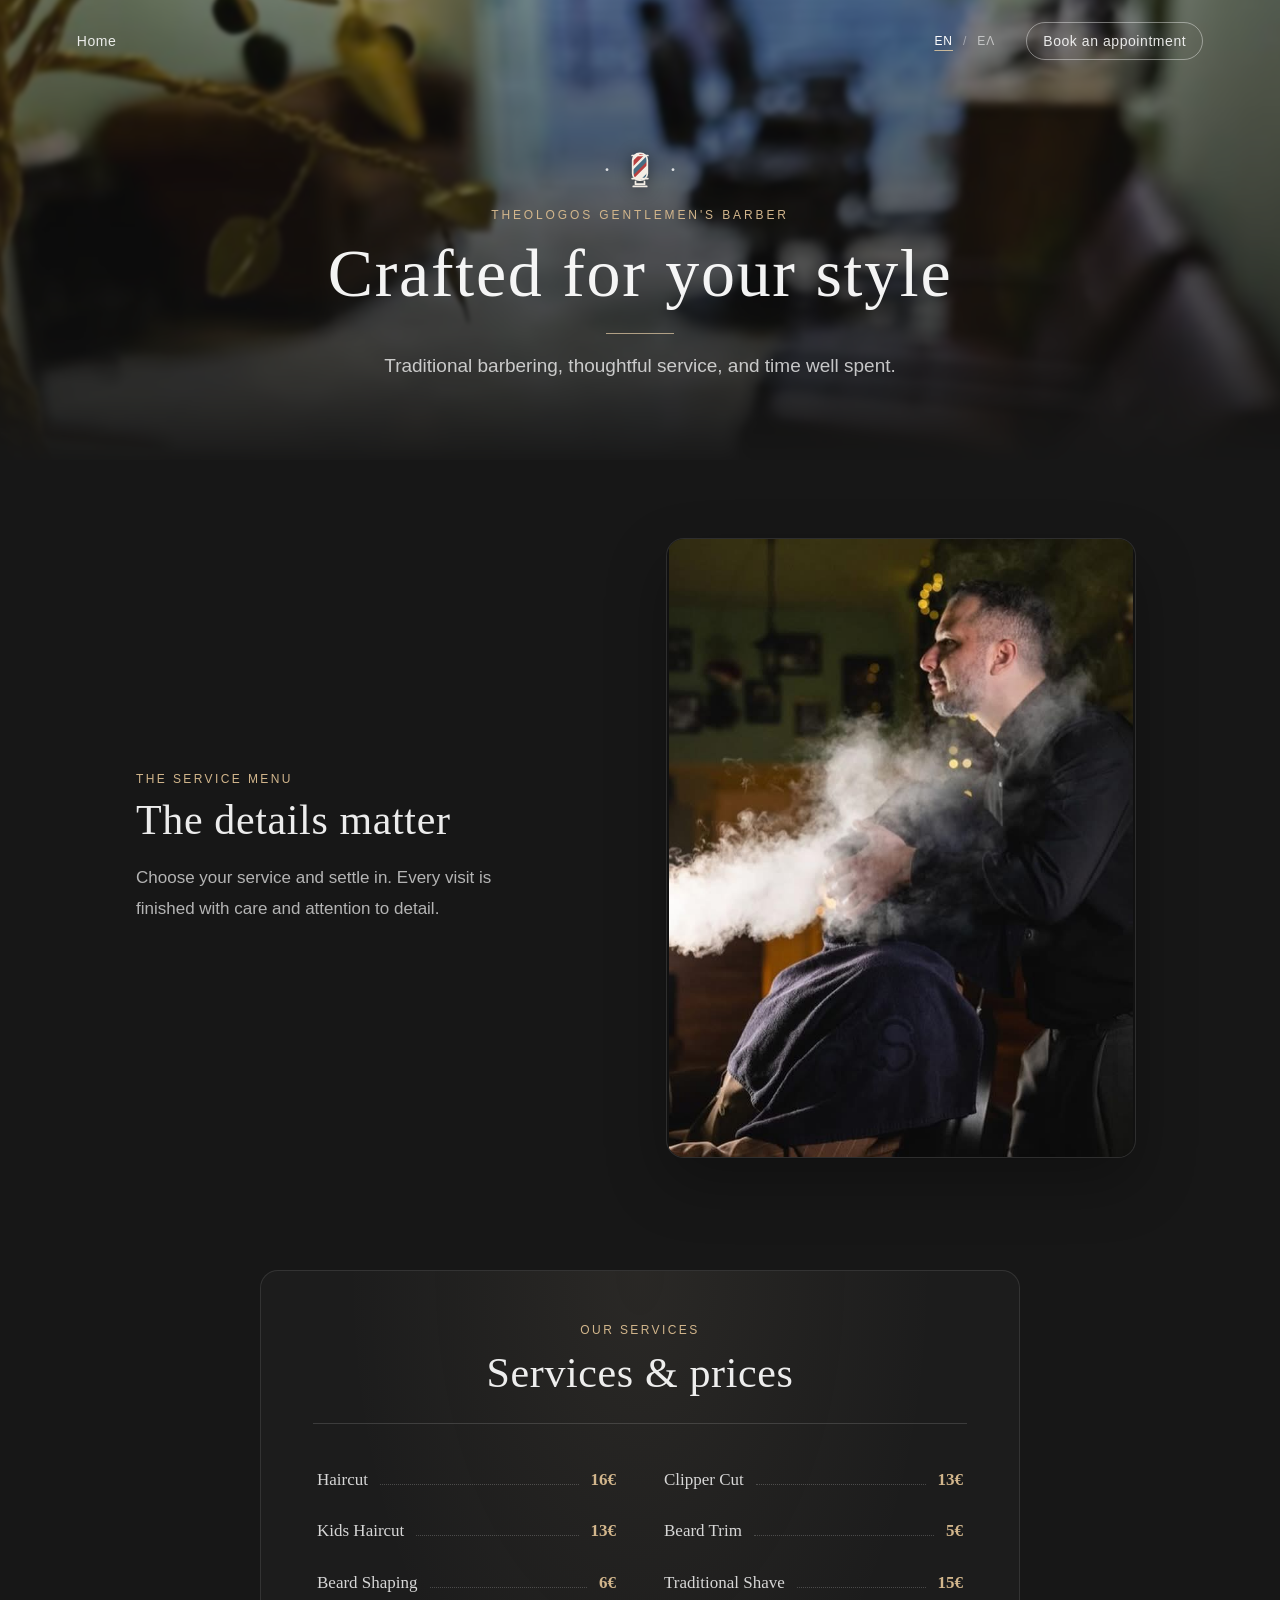
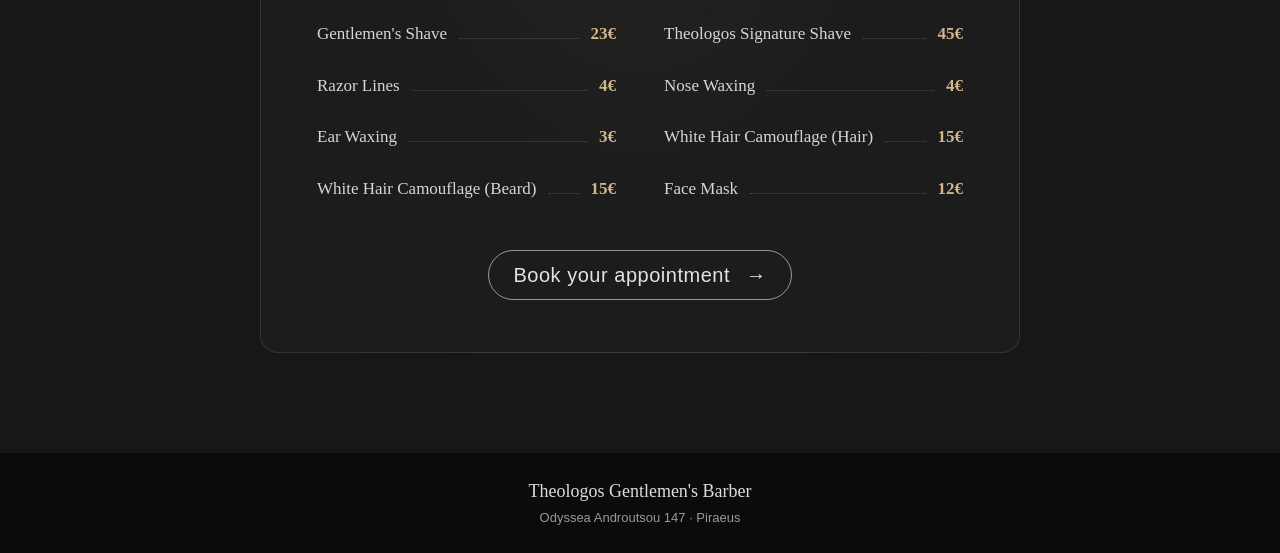
==== templates/services.html @ 795bf8a8 "Update code from local folder" ====
<!DOCTYPE html>
<html lang="en">
<head>
  <meta charset="UTF-8" />
  <meta name="viewport" content="width=device-width, initial-scale=1.0" />
  <meta name="description" content="Explore the haircut, beard, and shaving services at Theologos Gentlemen's Barber in Piraeus." data-i18n-content="page_description" />
  <meta name="theme-color" content="#171717" />
  <link rel="preload" as="image" href="../offer.jpeg" type="image/jpeg" />
  <link rel="stylesheet" href="../style.css" />
  <link rel="stylesheet" href="../static/services.css" />
  <title data-i18n-title="menu_title">Services &amp; Prices | Theologos Barber</title>
</head>
<body class="service-menu-page">
  <header class="service-menu-header">
    <nav class="service-menu-nav" aria-label="Main navigation" data-i18n-aria="main_navigation">
      <a class="service-back-link" href="../barber.html" data-i18n="nav_home">← Home</a>
      <div class="service-nav-actions">
        <div class="language-switch" role="group" aria-label="Language" data-i18n-aria="language">
          <button type="button" data-language="en" aria-pressed="true" aria-label="English" data-i18n-language="english">EN</button>
          <span aria-hidden="true">/</span>
          <button type="button" data-language="el" aria-pressed="false" aria-label="Greek" data-i18n-language="greek">ΕΛ</button>
        </div>
        <a class="service-nav-book" target="_blank" rel="noopener noreferrer" href="https://theologos.orion-barber.gr/" data-i18n="book_short">Book an appointment</a>
      </div>
    </nav>
    <div class="service-menu-hero">
      <div class="service-menu-brand">
        <span aria-hidden="true">∙</span>
        <svg viewBox="0 0 64 72" aria-hidden="true">
          <defs>
            <clipPath id="service-pole-shape">
              <rect x="19" y="8" width="26" height="48" rx="12" />
            </clipPath>
          </defs>
          <rect x="19" y="8" width="26" height="48" rx="12" fill="#f4eee5" />
          <g clip-path="url(#service-pole-shape)" fill="none" stroke-width="7">
            <path d="M7 18 31-6M12 34 51-5M18 51 53 16M34 66 54 46" stroke="#b84040" />
            <path d="M12 50 53 9M27 66 54 39" stroke="#466d83" />
          </g>
          <rect x="19" y="8" width="26" height="48" rx="12" fill="none" stroke="#f4eee5" stroke-width="3" />
          <path d="M18 12h28M18 53h28M24 58v5h16v-5M20 67h24" fill="none" stroke="#f4eee5" stroke-linecap="round" stroke-width="3" />
        </svg>
        <span aria-hidden="true">∙</span>
      </div>
      <p class="service-eyebrow" data-i18n="brand_name">Theologos Gentlemen's Barber</p>
      <h1 data-i18n="menu_hero_title">Crafted for your style</h1>
      <p data-i18n="menu_hero_copy">Traditional barbering, thoughtful service, and time well spent.</p>
    </div>
  </header>

  <main class="service-menu-main">
    <section class="service-menu-intro" aria-labelledby="menu-title">
      <div>
        <p class="service-eyebrow" data-i18n="menu_eyebrow">The service menu</p>
        <h2 id="menu-title" data-i18n="menu_intro_title">The details matter</h2>
        <p data-i18n="menu_intro_copy">Choose your service and settle in. Every visit is finished with care and attention to detail.</p>
      </div>
      <img src="../offer.jpeg" alt="The barber giving a client a traditional hot-towel shave" data-i18n-alt="shave_image_alt" fetchpriority="high" />
    </section>

    <section class="service-price-section" aria-labelledby="prices-title">
      <div class="service-price-heading">
        <p class="service-eyebrow" data-i18n="services_title">Our services</p>
        <h2 id="prices-title" data-i18n="prices_title">Services &amp; prices</h2>
      </div>
      <ul class="service-price-list">
        <li><span data-i18n="service_haircut">Haircut</span><span>16€</span></li>
        <li><span data-i18n="service_clipper">Clipper Cut</span><span>13€</span></li>
        <li><span data-i18n="service_kids">Kids Haircut</span><span>13€</span></li>
        <li><span data-i18n="service_beard_trim">Beard Trim</span><span>5€</span></li>
        <li><span data-i18n="service_beard_shape">Beard Shaping</span><span>6€</span></li>
        <li><span data-i18n="service_traditional_shave">Traditional Shave</span><span>15€</span></li>
        <li><span data-i18n="service_gentlemen_shave">Gentlemen's Shave</span><span>23€</span></li>
        <li><span data-i18n="service_signature_shave">Theologos Gentlemen's Barber Shave</span><span>45€</span></li>
        <li><span data-i18n="service_razor_lines">Razor Lines</span><span>4€</span></li>
        <li><span data-i18n="service_nose_waxing">Nose Waxing</span><span>4€</span></li>
        <li><span data-i18n="service_ear_waxing">Ear Waxing</span><span>3€</span></li>
        <li><span data-i18n="service_camouflage_hair">White Hair Camouflage (Hair)</span><span>15€</span></li>
        <li><span data-i18n="service_camouflage_beard">White Hair Camouflage (Beard)</span><span>15€</span></li>
        <li><span data-i18n="service_face_mask">Face Mask</span><span>12€</span></li>
      </ul>
      <a class="service-menu-button" target="_blank" rel="noopener noreferrer" href="https://theologos.orion-barber.gr/"><span data-i18n="book_appointment">Book your appointment</span><span aria-hidden="true">→</span></a>
    </section>
  </main>

  <footer class="service-menu-footer">
    <a href="../barber.html" data-i18n="brand_name">Theologos Gentlemen's Barber</a>
    <p data-i18n="address_footer">Odyssea Androutsou 147 · Piraeus</p>
  </footer>

  <script src="../script.js"></script>
</body>
</html>
---- style.css ----
:root {
  --font-body: "Segoe UI", Tahoma, Geneva, Verdana, sans-serif;
  --font-display: "Baskerville Old Face", "Palatino Linotype", "Book Antiqua", Georgia, serif;
  color-scheme: dark;
  font-family: var(--font-body);
  background: #171717;
  color: rgba(255, 255, 255, 0.82);
  font-synthesis: none;
  text-rendering: optimizeLegibility;
  scroll-behavior: smooth;
  scroll-padding-top: 76px;
}

h1,
h2,
h3 {
  font-family: var(--font-display);
}

* {
  box-sizing: border-box;
}

body {
  min-height: 100vh;
  margin: 0;
  background: #171717;
}

a {
  color: inherit;
}

a:focus-visible {
  outline: 2px solid #c5d7d6;
  outline-offset: 4px;
}

#header {
  position: relative;
  isolation: isolate;
  display: flex;
  flex-direction: column;
  min-height: 70vh;
  overflow: hidden;
}

#header::before {
  position: absolute;
  z-index: -1;
  inset: 0;
  content: "";
  background:
    linear-gradient(rgba(17, 17, 17, 0.65), rgba(17, 17, 17, 0.65)),
    url("barber.jpg") center / cover no-repeat;
  filter: blur(8px);
  transform: scale(1.05);
}

#menu {
  position: fixed;
  z-index: 10;
  inset: 0 0 auto;
  padding: 10px 20px;
  transition: background-color 0.3s ease, box-shadow 0.3s ease;
}

#menu ul {
  display: flex;
  justify-content: flex-end;
  gap: clamp(12px, 3vw, 40px);
  width: 100%;
  max-width: 1100px;
  margin: 0 auto;
  padding: 0;
  list-style: none;
}

#menu ul li a {
  display: block;
  padding: 10px 8px;
  background: linear-gradient(to right, transparent, #a1d1d2, transparent) center bottom / 0% 1px no-repeat;
  color: rgba(255, 255, 255, 0.75);
  font-size: clamp(14px, 1.8vw, 18px);
  font-weight: 400;
  letter-spacing: 0.035em;
  text-decoration: none;
  transition: background-size 0.3s ease, color 0.3s ease;
}

#menu ul li a:hover {
  background-size: 100% 1px;
  color: #fff;
}

#menu.scrolled {
  background: rgba(17, 17, 17, 0.95);
  box-shadow: 0 2px 20px rgba(0, 0, 0, 0.4);
  backdrop-filter: blur(5px);
}

#menu.scrolled ul {
  justify-content: center;
}

#head {
  display: flex;
  flex: 1;
  flex-direction: column;
  align-items: center;
  justify-content: center;
  padding: 90px 20px 48px;
  text-align: center;
}

.brand-mark {
  display: flex;
  align-items: center;
  justify-content: center;
  gap: 14px;
  margin-bottom: 12px;
  color: rgba(255, 255, 255, 0.82);
  font-size: 30px;
  font-weight: 200;
  line-height: 1;
}

.barber-icon {
  width: 48px;
  height: 54px;
  filter: drop-shadow(0 2px 8px rgba(0, 0, 0, 0.45));
}

#title {
  margin: 0;
  border-top: 1px solid;
  border-bottom: 1px solid;
  color: rgba(255, 255, 255, 0.92);
  font-size: clamp(38px, 8vw, 58px);
  font-weight: 400;
  letter-spacing: 0.035em;
  text-transform: uppercase;
}

#sub {
  margin: 12px 0 0;
  color: rgba(255, 255, 255, 0.72);
  font-size: clamp(20px, 4vw, 27px);
  font-weight: 300;
  letter-spacing: 0.06em;
}

#est {
  margin: 4px 0 0;
  color: rgba(255, 255, 255, 0.65);
  font-size: 15px;
}

.book {
  width: min(100%, 420px);
}

#book {
  display: flex;
  min-height: 54px;
  align-items: center;
  justify-content: center;
  margin-top: 24px;
  padding: 12px 20px;
  border: 1px solid rgba(255, 255, 255, 0.55);
  border-radius: 12px;
  color: rgba(255, 255, 255, 0.82);
  font-size: clamp(16px, 3vw, 21px);
  font-weight: 300;
  letter-spacing: 0.04em;
  text-align: center;
  text-decoration: none;
  text-transform: uppercase;
  transition: background-color 0.3s ease, color 0.3s ease;
}

#book:hover {
  background: rgba(255, 255, 255, 0.12);
  color: #fff;
}

main > section {
  scroll-margin-top: 76px;
}

#about,
.serve {
  display: flex;
  justify-content: center;
  padding: 80px 24px;
}

.experience {
  padding: 20px 24px 72px;
}

.experience-inner {
  width: 100%;
  max-width: 1100px;
  margin: 0 auto;
}

.experience-eyebrow {
  margin: 0 0 10px;
  color: #d2b68c;
  font-size: 12px;
  font-weight: 500;
  letter-spacing: 0.2em;
  text-align: center;
  text-transform: uppercase;
}

#experience-title {
  margin: 0 0 32px;
  color: rgba(255, 255, 255, 0.9);
  font-size: clamp(28px, 4vw, 38px);
  font-weight: 400;
  text-align: center;
}

.experience-grid {
  display: grid;
  grid-template-columns: repeat(4, minmax(0, 1fr));
  gap: 18px;
}

.experience-card {
  min-width: 0;
  padding: 26px 20px 24px;
  border: 1px solid rgba(216, 194, 158, 0.2);
  border-radius: 12px;
  background: linear-gradient(145deg, rgba(255, 255, 255, 0.045), rgba(255, 255, 255, 0.012));
  text-align: center;
}

.experience-icon {
  width: 42px;
  height: 42px;
  margin-bottom: 14px;
  fill: none;
  stroke: #d2b68c;
  stroke-linecap: round;
  stroke-linejoin: round;
  stroke-width: 1.6;
}

.experience-card h3 {
  margin: 0 0 10px;
  color: rgba(255, 255, 255, 0.9);
  font-size: 19px;
  font-weight: 400;
}

.experience-card p {
  margin: 0;
  color: rgba(255, 255, 255, 0.64);
  font-size: 14px;
  line-height: 1.7;
}

#info,
.serve-content {
  display: flex;
  align-items: center;
  justify-content: space-between;
  gap: 60px;
  width: 100%;
  max-width: 1100px;
}

.about-text,
.serve-text {
  flex: 1;
}

#title2,
#title3 {
  display: inline-block;
  margin: 0;
  padding: 10px 0;
  background: linear-gradient(to right, transparent, rgba(255, 255, 255, 0.9), transparent) center bottom / 100% 1px no-repeat;
  color: rgba(255, 255, 255, 0.88);
  font-size: clamp(30px, 5vw, 40px);
  font-weight: 400;
  letter-spacing: 0.01em;
}

.about-paragraph,
.serve-paragraph {
  margin: 20px 0 0;
  color: rgba(255, 255, 255, 0.68);
  font-size: 18px;
  font-weight: 300;
  line-height: 1.7;
}

#about-photo,
#serve-photo {
  display: block;
  flex: 0 1 calc(50% - 30px);
  width: calc(50% - 30px);
  height: auto;
  aspect-ratio: 3 / 4;
  border-radius: 14px;
  object-fit: contain;
}

.services {
  display: flex;
  align-items: center;
  width: 100%;
  padding: 48px 0;
  overflow: hidden;
  text-align: center;
}

#services {
  display: flex;
  align-items: center;
  justify-content: center;
  width: 100%;
  color: #d8c29e;
  font-family: var(--font-display);
  font-size: clamp(16px, 3vw, 23px);
  font-style: italic;
  font-weight: 400;
  letter-spacing: 0.08em;
  text-transform: uppercase;
  white-space: nowrap;
}

#services::before,
#services::after {
  flex-grow: 1;
  height: 12px;
  border-top: 1px solid rgba(216, 194, 158, 0.68);
  border-radius: 50% 50% 0 0;
  content: "";
}

#services::before {
  margin: 4px clamp(12px, 4vw, 30px) 0 0;
  background: radial-gradient(circle, #d8c29e 0 1.5px, transparent 2px) right top / 5px 5px no-repeat;
}

#services::after {
  margin: 4px 0 0 clamp(12px, 4vw, 30px);
  background: radial-gradient(circle, #d8c29e 0 1.5px, transparent 2px) left top / 5px 5px no-repeat;
}

#serve-photo {
  order: 0;
}

#title3 {
  margin-bottom: 4px;
}

.serve-paragraph {
  margin-top: 12px;
}

.price-list {
  margin: 22px 0 0;
  padding: 0;
  list-style: none;
}

.price-list li {
  display: flex;
  justify-content: space-between;
  gap: 16px;
  padding: 8px 2px;
  border-bottom: 1px solid rgba(255, 255, 255, 0.12);
  color: rgba(255, 255, 255, 0.78);
  font-size: 16px;
  line-height: 1.45;
}

.price-list li span:last-child {
  flex: 0 0 auto;
  color: #d2b68c;
  font-weight: 600;
}

#contact {
  padding: 56px 24px 24px;
}

.contact {
  width: 100%;
  max-width: 1100px;
  margin: 0 auto;
}

#title4 {
  display: flex;
  align-items: center;
  gap: 20px;
  margin: 0;
  color: rgba(255, 255, 255, 0.68);
  font-size: 24px;
  font-weight: 400;
  letter-spacing: 0.08em;
  text-transform: uppercase;
}

#title4::before {
  width: min(15vw, 150px);
  height: 1px;
  background: rgba(255, 255, 255, 0.2);
  content: "";
}

#info2 {
  display: flex;
  flex-direction: column;
  align-items: center;
  gap: 20px;
  width: min(100%, 500px);
  margin: 36px auto 0;
  padding: 30px 24px;
  border: 1px solid rgba(255, 255, 255, 0.2);
  border-radius: 14px;
  background: rgba(255, 255, 255, 0.06);
  text-align: center;
}

#clock {
  width: min(100%, 360px);
  margin-top: 8px;
  text-align: left;
}

#time {
  margin: 0 0 12px;
  color: rgba(255, 255, 255, 0.86);
  font-size: 19px;
  font-weight: 400;
  letter-spacing: 0.025em;
  text-align: center;
}

#clock ul {
  margin: 0;
  padding: 0;
  list-style: none;
}

#clock li {
  display: flex;
  justify-content: space-between;
  gap: 16px;
  padding: 7px 2px;
  border-bottom: 1px solid rgba(255, 255, 255, 0.12);
  color: rgba(255, 255, 255, 0.72);
  font-size: 15px;
}

#clock li span:last-child {
  color: rgba(255, 255, 255, 0.9);
  text-align: right;
}

#find {
  margin: 0;
  color: rgba(255, 255, 255, 0.68);
  font-size: 15px;
  text-transform: lowercase;
}

#social {
  display: flex;
  justify-content: center;
  gap: 14px;
}

.social-link {
  display: grid;
  width: 44px;
  height: 44px;
  place-items: center;
  border: 1px solid rgba(255, 255, 255, 0.4);
  border-radius: 50%;
  color: rgba(255, 255, 255, 0.78);
  transition: background-color 0.3s ease, color 0.3s ease;
}

.social-link:hover {
  background: rgba(255, 255, 255, 0.12);
  color: #fff;
}

.social-link svg {
  width: 21px;
  height: 21px;
  fill: none;
  stroke: currentColor;
  stroke-width: 1.8;
}

.social-link svg path {
  fill: currentColor;
  stroke: none;
}

.social-link svg .icon-dot {
  fill: currentColor;
  stroke: none;
}

#odo,
#til {
  color: rgba(255, 255, 255, 0.78);
  font-size: 18px;
  letter-spacing: 0.03em;
  text-decoration: none;
}

#odo:hover,
#til:hover {
  color: #fff;
}

#insta {
  display: flex;
  min-height: 44px;
  align-items: center;
  justify-content: center;
  width: min(100%, 320px);
  padding: 8px 14px;
  border: 1px solid rgba(255, 255, 255, 0.45);
  border-radius: 12px;
  color: rgba(255, 255, 255, 0.75);
  font-size: 17px;
  text-decoration: none;
  transition: background-color 0.3s ease, color 0.3s ease;
}

#insta:hover {
  background: rgba(255, 255, 255, 0.12);
  color: #fff;
}

.rights {
  margin-top: 40px;
  padding: 12px 20px;
  background: #0b0b0b;
  text-align: center;
}

#name {
  margin: 0;
  color: rgba(255, 255, 255, 0.65);
  font-size: 12px;
  letter-spacing: 0.08em;
}

body.page-loaded {
  animation: page-fade-in 900ms ease-out both;
}

@keyframes page-fade-in {
  from {
    opacity: 0;
  }

  to {
    opacity: 1;
  }
}

@media (max-width: 650px) {
  #header {
    min-height: 72vh;
  }

  #menu {
    padding: 8px 10px;
  }

  #menu ul {
    justify-content: center;
    gap: clamp(4px, 2vw, 12px);
  }

  #menu ul li a {
    padding: 10px 5px;
    font-size: clamp(13px, 3.6vw, 16px);
  }

  #about,
  .serve {
    padding: 56px 20px;
  }

  .experience {
    padding: 4px 20px 52px;
  }

  .experience-grid {
    grid-template-columns: repeat(2, minmax(0, 1fr));
    gap: 12px;
  }

  .experience-card {
    padding: 22px 14px;
  }

  .experience-card h3 {
    font-size: 17px;
  }

  #info,
  .serve-content {
    flex-direction: column;
    align-items: stretch;
    gap: 28px;
  }

  #about-photo,
  #serve-photo {
    width: 100%;
    height: auto;
    aspect-ratio: 3 / 4;
    flex-basis: auto;
  }

  #serve-photo {
    order: 1;
  }

  .services {
    padding: 28px 0;
  }

  #contact {
    padding: 40px 20px 16px;
  }

  #info2 {
    margin-top: 28px;
    padding: 24px 16px;
  }

  #odo,
  #til {
    font-size: 16px;
  }
}

@media (prefers-reduced-motion: reduce) {
  :root {
    scroll-behavior: auto;
  }

  body.page-loaded {
    animation: none;
  }

  *,
  *::before,
  *::after {
    scroll-behavior: auto !important;
    transition-duration: 0.01ms !important;
  }
}
---- static/services.css ----
@view-transition {
  navigation: auto;
}

::view-transition-old(root) {
  animation: services-page-out 240ms ease-in both;
}

::view-transition-new(root) {
  animation: services-page-in 380ms ease-out both;
}

.service-preview {
  padding: 72px 24px 84px;
}

.service-preview-inner {
  width: 100%;
  max-width: 1100px;
  margin: 0 auto;
  text-align: center;
}

.service-eyebrow {
  margin: 0 0 10px;
  color: #d2b68c;
  font-size: 12px;
  font-weight: 500;
  letter-spacing: 0.2em;
  text-align: center;
  text-transform: uppercase;
}

#service-preview-title {
  margin: 0 0 34px;
  color: rgba(255, 255, 255, 0.9);
  font-size: clamp(30px, 4vw, 40px);
  font-weight: 400;
}

.service-preview-grid {
  display: grid;
  grid-template-columns: repeat(4, minmax(0, 1fr));
  gap: 16px;
  text-align: left;
}

.service-preview-card {
  min-width: 0;
  padding: 24px 21px;
  border: 1px solid rgba(255, 255, 255, 0.12);
  border-radius: 12px;
  background: rgba(255, 255, 255, 0.025);
  transition: transform 220ms ease, border-color 220ms ease, background-color 220ms ease;
}

.service-preview-card:hover {
  transform: translateY(-4px);
  border-color: rgba(255, 255, 255, 0.28);
  background: rgba(255, 255, 255, 0.05);
}

.service-preview-card svg {
  width: 46px;
  height: 46px;
  margin-bottom: 16px;
  padding: 10px;
  border: 1px solid rgba(255, 255, 255, 0.16);
  border-radius: 50%;
  background: rgba(255, 255, 255, 0.035);
  fill: none;
  stroke: rgba(255, 255, 255, 0.82);
  stroke-linecap: round;
  stroke-linejoin: round;
  stroke-width: 1.8;
}

.service-preview-card h3 {
  margin: 0 0 8px;
  color: rgba(255, 255, 255, 0.92);
  font-size: 19px;
  font-weight: 400;
}

.service-preview-card p {
  margin: 0;
  color: rgba(255, 255, 255, 0.66);
  font-size: 14px;
  line-height: 1.65;
}

.service-menu-button {
  display: inline-flex;
  min-height: 50px;
  align-items: center;
  justify-content: center;
  gap: 16px;
  margin-top: 34px;
  padding: 12px 24px;
  border: 1px solid rgba(255, 255, 255, 0.54);
  border-radius: 999px;
  color: rgba(255, 255, 255, 0.88);
  font-size: 15px;
  letter-spacing: 0.035em;
  text-decoration: none;
  transition: background-color 220ms ease, border-color 220ms ease, transform 220ms ease;
}

.service-menu-button span {
  font-size: 20px;
  line-height: 1;
  transition: transform 220ms ease;
}

.service-menu-button:hover {
  transform: translateY(-2px);
  border-color: rgba(255, 255, 255, 0.82);
  background: rgba(255, 255, 255, 0.08);
}

.service-menu-button:hover span {
  transform: translateX(4px);
}

.language-switch {
  display: flex;
  align-items: center;
  gap: 7px;
  color: rgba(255, 255, 255, 0.42);
  font-size: 12px;
  letter-spacing: 0.08em;
}

.language-switch button {
  padding: 5px 3px;
  border: 0;
  background: transparent;
  color: rgba(255, 255, 255, 0.58);
  cursor: pointer;
  font: inherit;
  letter-spacing: inherit;
  transition: color 180ms ease;
}

.language-switch button:hover,
.language-switch button[aria-pressed="true"] {
  color: #fff;
}

.language-switch button[aria-pressed="true"] {
  text-decoration: underline;
  text-decoration-color: rgba(216, 194, 158, 0.9);
  text-underline-offset: 5px;
}

#menu .language-switch {
  position: absolute;
  top: 17px;
  right: clamp(16px, 4vw, 48px);
}

.service-nav-actions {
  display: flex;
  align-items: center;
  gap: clamp(12px, 3vw, 28px);
}

.service-menu-page {
  min-height: 100vh;
}

.service-menu-header {
  position: relative;
  isolation: isolate;
  display: flex;
  min-height: 460px;
  flex-direction: column;
  justify-content: center;
  overflow: hidden;
  padding: 90px 24px 48px;
}

.service-menu-header::before {
  position: absolute;
  z-index: -1;
  inset: 0;
  content: "";
  background:
    linear-gradient(180deg, rgba(17, 17, 17, 0.48), rgba(17, 17, 17, 0.76) 72%, #171717),
    url("../barber.jpg") center 38% / cover no-repeat;
  filter: blur(2px);
  transform: scale(1.03);
}

.service-menu-nav {
  position: absolute;
  inset: 0 0 auto;
  display: flex;
  align-items: center;
  justify-content: space-between;
  gap: 16px;
  padding: 22px clamp(20px, 6vw, 80px);
}

.service-back-link,
.service-nav-book {
  color: rgba(255, 255, 255, 0.88);
  font-size: 14px;
  letter-spacing: 0.04em;
  text-decoration: none;
}

.service-back-link:hover,
.service-nav-book:hover {
  color: #fff;
}

.service-nav-book {
  padding: 10px 16px;
  border: 1px solid rgba(255, 255, 255, 0.4);
  border-radius: 999px;
}

.service-menu-hero {
  width: 100%;
  max-width: 900px;
  margin: 28px auto 0;
  text-align: center;
}

.service-menu-brand {
  display: flex;
  align-items: center;
  justify-content: center;
  gap: 12px;
  margin-bottom: 18px;
  color: rgba(255, 255, 255, 0.82);
  font-family: var(--font-display);
  font-size: 24px;
  font-weight: 200;
  line-height: 1;
}

.service-menu-brand svg {
  width: 36px;
  height: 42px;
  filter: drop-shadow(0 2px 8px rgba(0, 0, 0, 0.45));
}

.service-menu-hero > .service-eyebrow {
  margin-bottom: 14px;
  font-family: var(--font-body);
  letter-spacing: 0.24em;
}

.service-menu-hero h1 {
  margin: 0;
  color: rgba(255, 255, 255, 0.95);
  font-size: clamp(40px, 7vw, 68px);
  font-weight: 400;
  letter-spacing: 0.025em;
  line-height: 1.1;
  text-wrap: balance;
}

.service-menu-hero h1::after {
  display: block;
  width: 68px;
  height: 1px;
  margin: 22px auto 0;
  background: rgba(216, 194, 158, 0.76);
  content: "";
}

.service-menu-hero > p:last-child {
  margin: 16px 0 0;
  color: rgba(255, 255, 255, 0.74);
  font-size: clamp(16px, 2vw, 19px);
  line-height: 1.7;
  text-wrap: balance;
}

.service-menu-hero > p:last-child,
.service-menu-intro > div > p:last-child {
  font-family: var(--font-body);
}

.service-menu-main {
  width: 100%;
  max-width: 1100px;
  margin: 0 auto;
  padding: 78px 24px 100px;
}

.service-menu-intro {
  display: grid;
  grid-template-columns: 0.9fr 1.1fr;
  align-items: center;
  gap: clamp(32px, 7vw, 88px);
}

.service-menu-intro > div {
  padding-left: clamp(0px, 2vw, 22px);
}

.service-menu-intro .service-eyebrow {
  text-align: left;
}

.service-menu-intro h2,
.service-price-heading h2 {
  margin: 0;
  color: rgba(255, 255, 255, 0.92);
  font-size: clamp(30px, 4vw, 42px);
  font-weight: 400;
  letter-spacing: 0.015em;
  line-height: 1.18;
  text-wrap: balance;
}

.service-menu-intro h2,
.service-price-heading h2,
.service-menu-hero h1 {
  font-family: var(--font-display);
}

.service-menu-intro > div > p:last-child {
  max-width: 430px;
  margin: 18px 0 0;
  color: rgba(255, 255, 255, 0.68);
  font-size: 17px;
  line-height: 1.8;
  text-wrap: pretty;
}

.service-menu-intro img {
  display: block;
  width: 100%;
  max-width: 470px;
  height: auto;
  max-height: 620px;
  justify-self: center;
  border: 1px solid rgba(255, 255, 255, 0.12);
  border-radius: 18px;
  background: #111;
  object-fit: contain;
  box-shadow: 0 24px 60px rgba(0, 0, 0, 0.28);
}

.service-price-section {
  max-width: 760px;
  margin: 112px auto 0;
  padding: clamp(26px, 5vw, 52px);
  border: 1px solid rgba(255, 255, 255, 0.1);
  border-radius: 18px;
  background:
    radial-gradient(ellipse at 50% 0, rgba(216, 194, 158, 0.07), transparent 55%),
    rgba(255, 255, 255, 0.025);
}

.service-price-heading {
  margin-bottom: 30px;
  padding-bottom: 24px;
  border-bottom: 1px solid rgba(255, 255, 255, 0.14);
  text-align: center;
}

.service-price-heading .service-eyebrow {
  margin-bottom: 12px;
}

.service-price-list {
  display: grid;
  grid-template-columns: repeat(2, minmax(0, 1fr));
  column-gap: clamp(18px, 4vw, 40px);
  margin: 0;
  padding: 0;
  list-style: none;
}

.service-price-list li {
  display: flex;
  min-width: 0;
  align-items: baseline;
  justify-content: space-between;
  gap: 12px;
  padding: 13px 4px;
  color: rgba(255, 255, 255, 0.82);
  font-family: var(--font-body);
  font-size: 16px;
  line-height: 1.5;
}

.service-price-list li::after {
  flex: 1 1 auto;
  order: 2;
  min-width: 12px;
  border-bottom: 1px dotted rgba(255, 255, 255, 0.2);
  content: "";
}

.service-price-list li span:first-child {
  order: 1;
  font-family: var(--font-display);
  font-size: 17px;
  line-height: 1.35;
}

.service-price-list li span:last-child {
  flex: 0 0 auto;
  order: 3;
  color: #d2b68c;
  font-family: var(--font-display);
  font-size: 17px;
  font-weight: 600;
  font-variant-numeric: tabular-nums;
}

.service-price-section > .service-menu-button {
  display: flex;
  width: fit-content;
  margin: 36px auto 0;
}

.service-menu-footer {
  padding: 28px 20px;
  background: #0b0b0b;
  text-align: center;
}

.service-menu-footer a {
  color: rgba(255, 255, 255, 0.86);
  font-family: var(--font-display);
  font-size: 18px;
  text-decoration: none;
}

.service-menu-footer a:hover {
  color: #fff;
}

.service-menu-footer p {
  margin: 8px 0 0;
  color: rgba(255, 255, 255, 0.58);
  font-size: 13px;
}

.service-menu-page .service-menu-button {
  font-family: var(--font-body);
  font-weight: 500;
}

@keyframes services-page-out {
  to {
    opacity: 0;
    transform: scale(0.99);
  }
}

@keyframes services-page-in {
  from {
    opacity: 0;
    transform: translateY(10px);
  }

  to {
    opacity: 1;
    transform: translateY(0);
  }
}

@media (max-width: 850px) {
  .service-preview-grid {
    grid-template-columns: repeat(2, minmax(0, 1fr));
  }
}

@media (max-width: 650px) {
  #menu .language-switch {
    top: 10px;
    right: 10px;
  }

  #menu ul {
    width: calc(100% - 76px);
    margin-left: 0;
    gap: clamp(2px, 1.4vw, 8px);
  }

  #menu ul li a {
    padding-right: 4px;
    padding-left: 4px;
    font-size: clamp(12px, 3.3vw, 14px);
  }

  #menu.scrolled ul {
    justify-content: flex-start;
  }

  .service-preview {
    padding: 54px 20px 64px;
  }

  .service-preview-grid {
    gap: 12px;
  }

  .service-preview-card {
    padding: 20px 16px;
  }

  .service-menu-header {
    min-height: 390px;
  }

  .service-menu-nav {
    padding: 18px 20px;
  }

  .service-nav-actions {
    gap: 10px;
  }

  .service-nav-actions .language-switch {
    gap: 4px;
  }

  .service-nav-book {
    padding: 9px 12px;
    font-size: 12px;
  }

  .service-menu-main {
    padding: 56px 20px 76px;
  }

  .service-menu-brand {
    gap: 9px;
    font-size: 20px;
  }

  .service-menu-brand svg {
    width: 32px;
    height: 38px;
  }

  .service-menu-intro {
    grid-template-columns: 1fr;
    gap: 28px;
  }

  .service-menu-intro img {
    width: min(100%, 430px);
    max-height: none;
  }

  .service-price-section {
    margin-top: 78px;
    padding: 24px 18px;
  }

  .service-price-list {
    grid-template-columns: 1fr;
  }

  .service-price-list li {
    gap: 8px;
    padding: 12px 0;
    font-size: 14px;
  }

  .service-price-list li span:first-child,
  .service-price-list li span:last-child {
    font-size: 15px;
  }
}

@media (max-width: 380px) {
  #menu ul {
    width: calc(100% - 68px);
    gap: 0;
  }

  #menu ul li a {
    font-size: 12px;
  }

  .service-preview-grid {
    grid-template-columns: 1fr;
  }

  .service-preview-card {
    text-align: center;
  }
}

@media (prefers-reduced-motion: reduce) {
  ::view-transition-old(root),
  ::view-transition-new(root) {
    animation-duration: 1ms;
  }

  .service-preview-card,
  .service-menu-button,
  .service-menu-button span {
    transition-duration: 1ms;
  }
}
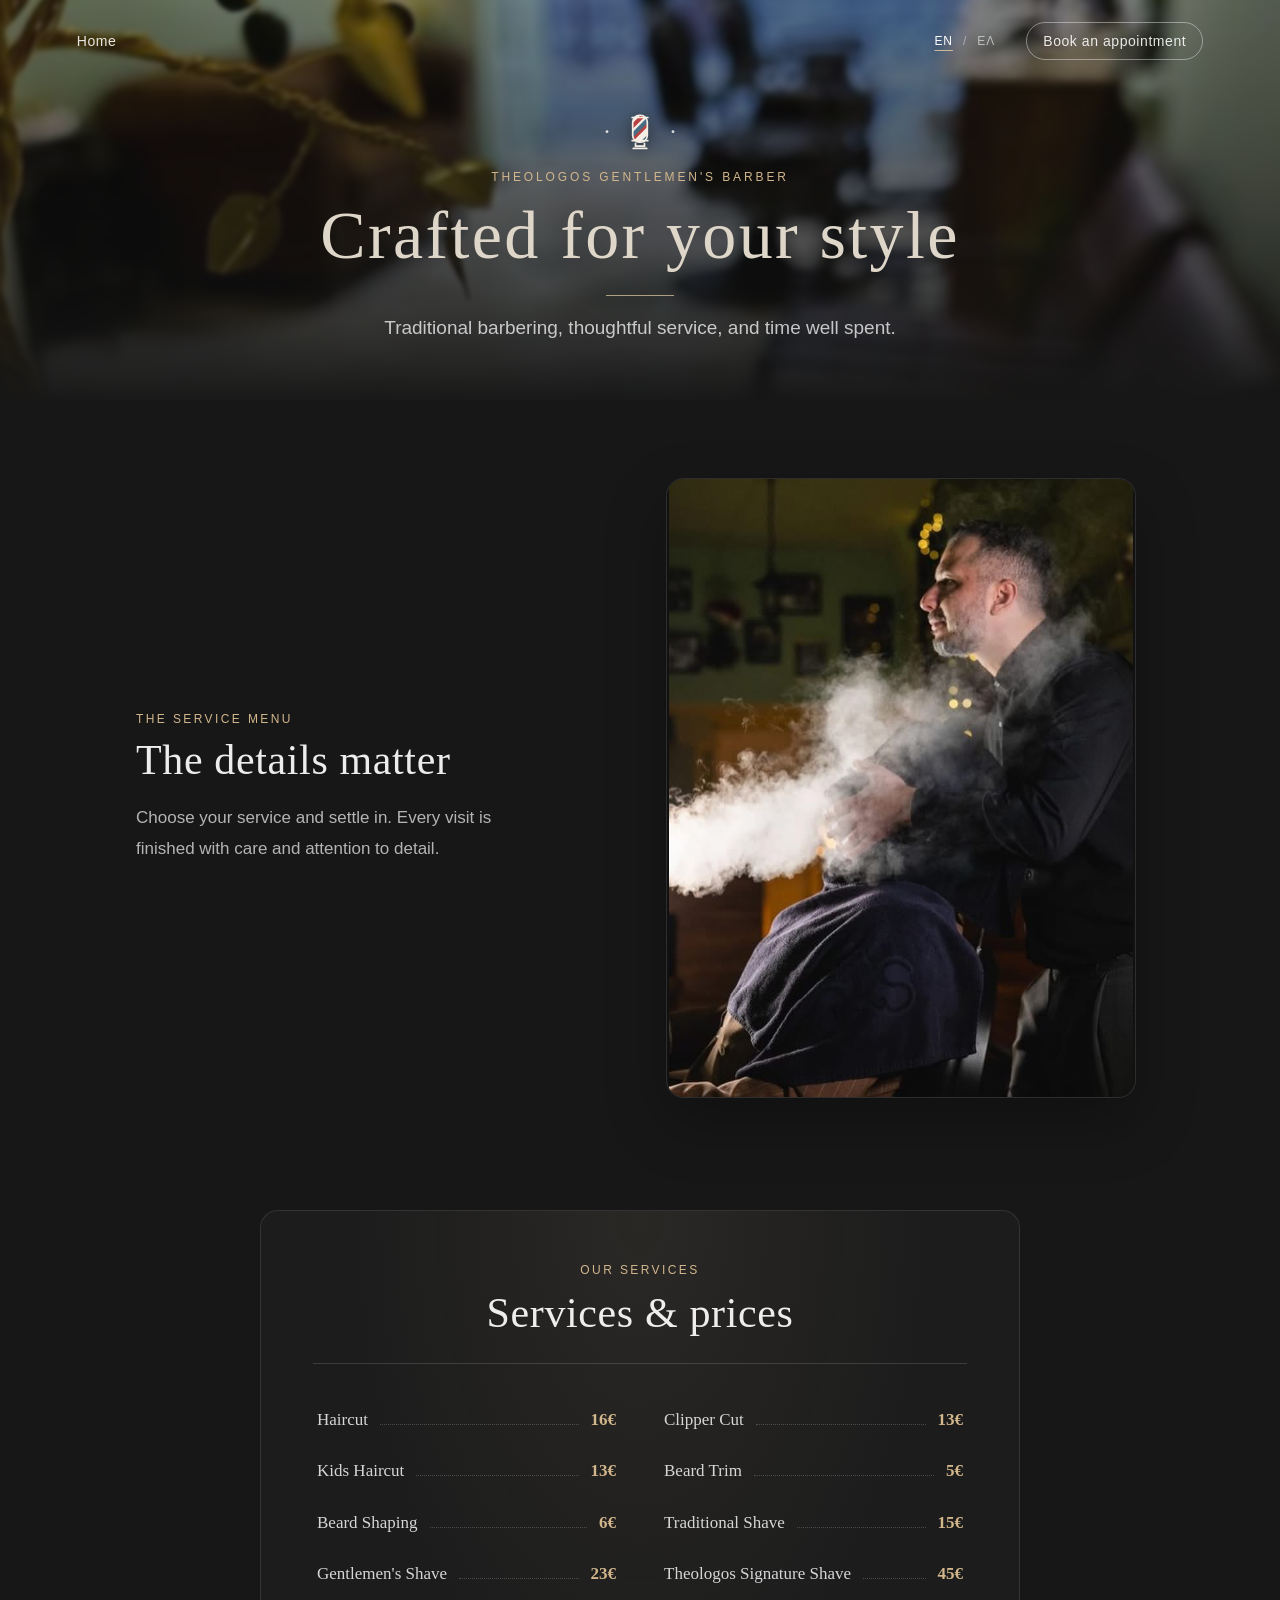
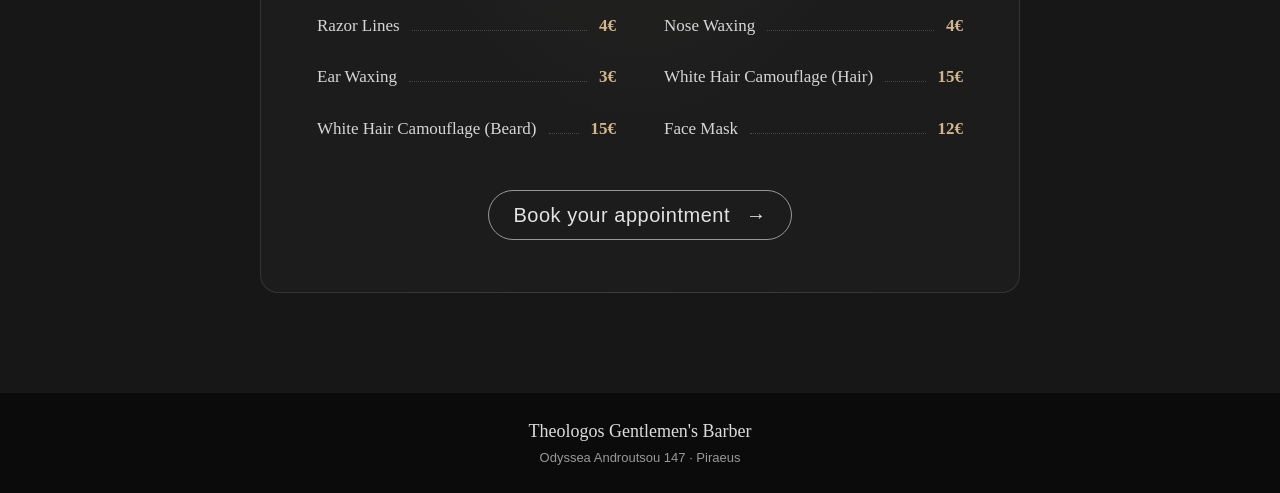
==== commit 1ee5de11: "Update code from local folder" ====
--- a/templates/services.html
+++ b/templates/services.html
@@ -8,12 +8,18 @@
   <link rel="preload" as="image" href="../offer.jpeg" type="image/jpeg" />
   <link rel="stylesheet" href="../style.css" />
   <link rel="stylesheet" href="../static/services.css" />
+  <script>
+    if (sessionStorage.getItem("theologos-page-transition") === "true") {
+      sessionStorage.removeItem("theologos-page-transition");
+      document.documentElement.classList.add("page-transitioning");
+    }
+  </script>
   <title data-i18n-title="menu_title">Services &amp; Prices | Theologos Barber</title>
 </head>
 <body class="service-menu-page">
   <header class="service-menu-header">
     <nav class="service-menu-nav" aria-label="Main navigation" data-i18n-aria="main_navigation">
-      <a class="service-back-link" href="../barber.html" data-i18n="nav_home">← Home</a>
+      <a class="service-back-link" href="../index.html" data-i18n="nav_home">← Home</a>
       <div class="service-nav-actions">
         <div class="language-switch" role="group" aria-label="Language" data-i18n-aria="language">
           <button type="button" data-language="en" aria-pressed="true" aria-label="English" data-i18n-language="english">EN</button>
@@ -84,7 +90,7 @@
   </main>
 
   <footer class="service-menu-footer">
-    <a href="../barber.html" data-i18n="brand_name">Theologos Gentlemen's Barber</a>
+    <a href="../index.html" data-i18n="brand_name">Theologos Gentlemen's Barber</a>
     <p data-i18n="address_footer">Odyssea Androutsou 147 · Piraeus</p>
   </footer>
 
--- a/style.css
+++ b/style.css
@@ -27,6 +27,36 @@
   background: #171717;
 }
 
+@view-transition {
+  navigation: auto;
+}
+
+::view-transition-old(root) {
+  animation: page-transition-out 180ms ease-in both;
+}
+
+::view-transition-new(root) {
+  animation: page-transition-in 320ms ease-out both;
+}
+
+@keyframes page-transition-out {
+  to {
+    opacity: 0;
+  }
+}
+
+@keyframes page-transition-in {
+  from {
+    opacity: 0;
+    transform: translateY(6px);
+  }
+
+  to {
+    opacity: 1;
+    transform: translateY(0);
+  }
+}
+
 a {
   color: inherit;
 }
@@ -561,7 +591,7 @@
   letter-spacing: 0.08em;
 }
 
-body.page-loaded {
+html:not(.page-transitioning) body.page-loaded {
   animation: page-fade-in 900ms ease-out both;
 }
 
@@ -659,8 +689,13 @@
     scroll-behavior: auto;
   }
 
-  body.page-loaded {
+  html:not(.page-transitioning) body.page-loaded {
     animation: none;
+  }
+
+  ::view-transition-old(root),
+  ::view-transition-new(root) {
+    animation-duration: 1ms;
   }
 
   *,
--- a/static/services.css
+++ b/static/services.css
@@ -1,15 +1,3 @@
-@view-transition {
-  navigation: auto;
-}
-
-::view-transition-old(root) {
-  animation: services-page-out 240ms ease-in both;
-}
-
-::view-transition-new(root) {
-  animation: services-page-in 380ms ease-out both;
-}
-
 .service-preview {
   padding: 72px 24px 84px;
 }
@@ -173,7 +161,7 @@
   position: relative;
   isolation: isolate;
   display: flex;
-  min-height: 460px;
+  min-height: 400px;
   flex-direction: column;
   justify-content: center;
   overflow: hidden;
@@ -224,7 +212,7 @@
 .service-menu-hero {
   width: 100%;
   max-width: 900px;
-  margin: 28px auto 0;
+  margin: 12px auto 0;
   text-align: center;
 }
 
@@ -255,10 +243,10 @@
 
 .service-menu-hero h1 {
   margin: 0;
-  color: rgba(255, 255, 255, 0.95);
+  color: #ded6c8;
   font-size: clamp(40px, 7vw, 68px);
   font-weight: 400;
-  letter-spacing: 0.025em;
+  letter-spacing: 0.035em;
   line-height: 1.1;
   text-wrap: balance;
 }
@@ -450,25 +438,6 @@
   font-weight: 500;
 }
 
-@keyframes services-page-out {
-  to {
-    opacity: 0;
-    transform: scale(0.99);
-  }
-}
-
-@keyframes services-page-in {
-  from {
-    opacity: 0;
-    transform: translateY(10px);
-  }
-
-  to {
-    opacity: 1;
-    transform: translateY(0);
-  }
-}
-
 @media (max-width: 850px) {
   .service-preview-grid {
     grid-template-columns: repeat(2, minmax(0, 1fr));
@@ -510,7 +479,7 @@
   }
 
   .service-menu-header {
-    min-height: 390px;
+    min-height: 350px;
   }
 
   .service-menu-nav {
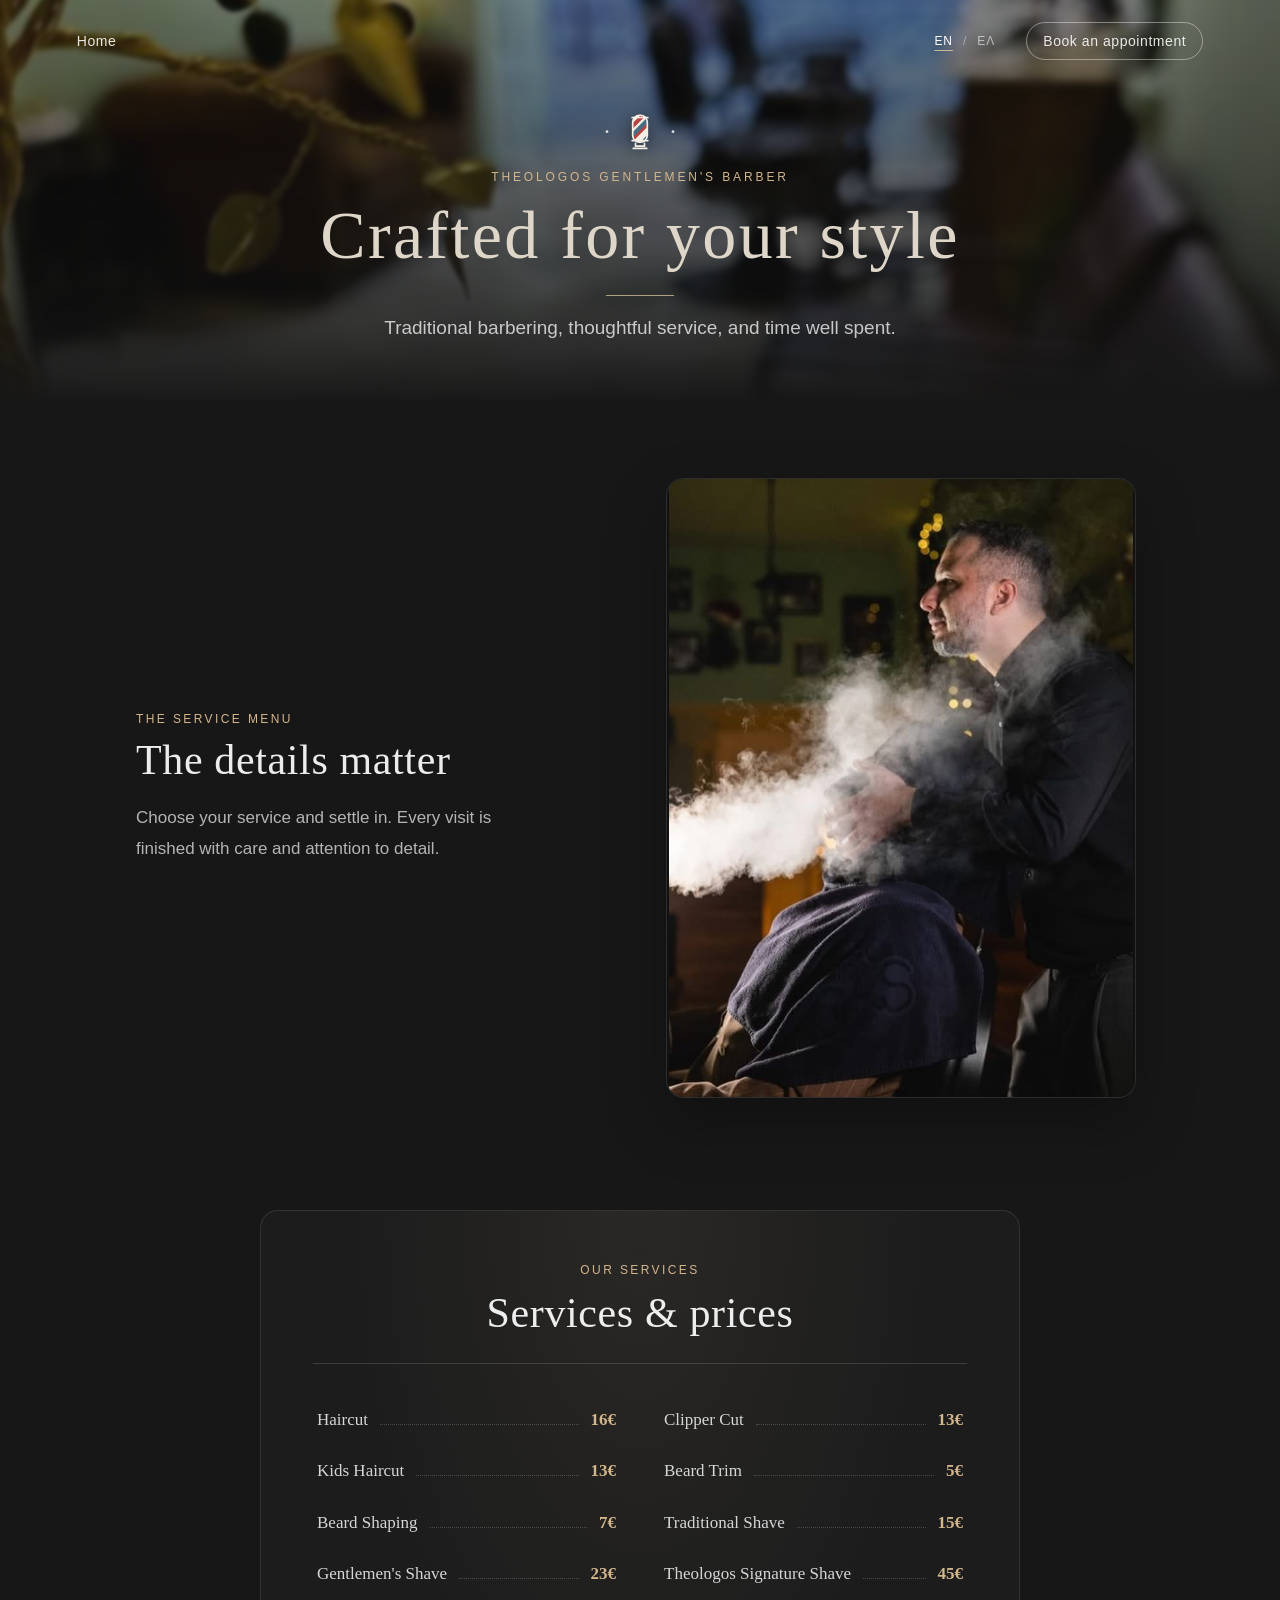
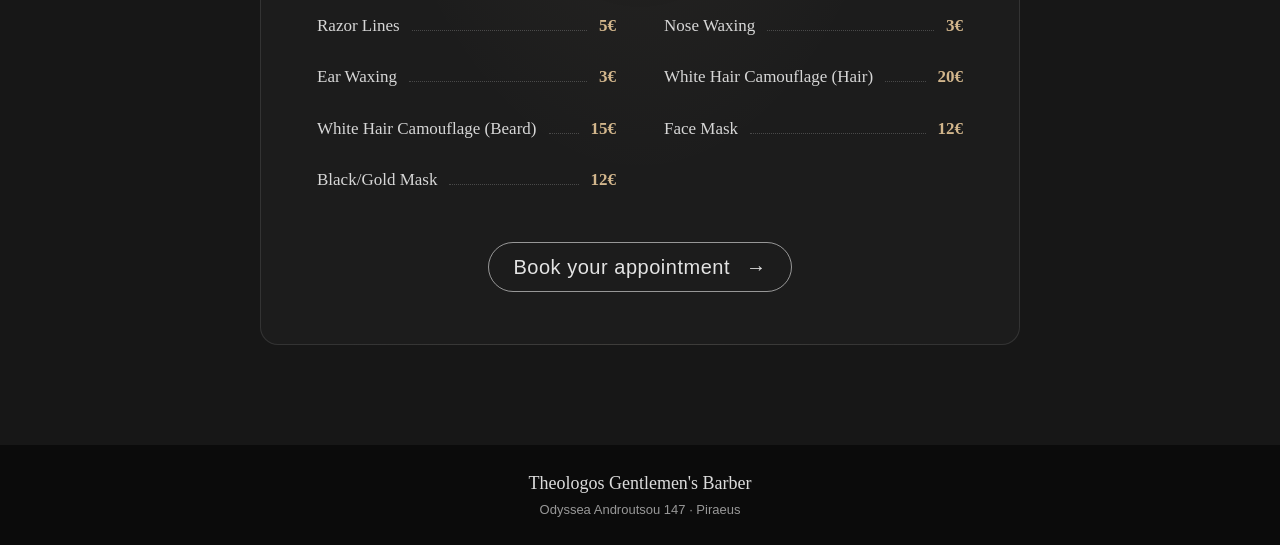
==== commit 1f6b6673: "Update code from local folder" ====
--- a/templates/services.html
+++ b/templates/services.html
@@ -74,16 +74,17 @@
         <li><span data-i18n="service_clipper">Clipper Cut</span><span>13€</span></li>
         <li><span data-i18n="service_kids">Kids Haircut</span><span>13€</span></li>
         <li><span data-i18n="service_beard_trim">Beard Trim</span><span>5€</span></li>
-        <li><span data-i18n="service_beard_shape">Beard Shaping</span><span>6€</span></li>
+        <li><span data-i18n="service_beard_shape">Beard Shaping</span><span>7€</span></li>
         <li><span data-i18n="service_traditional_shave">Traditional Shave</span><span>15€</span></li>
         <li><span data-i18n="service_gentlemen_shave">Gentlemen's Shave</span><span>23€</span></li>
         <li><span data-i18n="service_signature_shave">Theologos Gentlemen's Barber Shave</span><span>45€</span></li>
-        <li><span data-i18n="service_razor_lines">Razor Lines</span><span>4€</span></li>
-        <li><span data-i18n="service_nose_waxing">Nose Waxing</span><span>4€</span></li>
+        <li><span data-i18n="service_razor_lines">Razor Lines</span><span>5€</span></li>
+        <li><span data-i18n="service_nose_waxing">Nose Waxing</span><span>3€</span></li>
         <li><span data-i18n="service_ear_waxing">Ear Waxing</span><span>3€</span></li>
-        <li><span data-i18n="service_camouflage_hair">White Hair Camouflage (Hair)</span><span>15€</span></li>
+        <li><span data-i18n="service_camouflage_hair">White Hair Camouflage (Hair)</span><span>20€</span></li>
         <li><span data-i18n="service_camouflage_beard">White Hair Camouflage (Beard)</span><span>15€</span></li>
         <li><span data-i18n="service_face_mask">Face Mask</span><span>12€</span></li>
+        <li><span data-i18n="service_black_gold_mask">Black/Gold Mask</span><span>12€</span></li>
       </ul>
       <a class="service-menu-button" target="_blank" rel="noopener noreferrer" href="https://theologos.orion-barber.gr/"><span data-i18n="book_appointment">Book your appointment</span><span aria-hidden="true">→</span></a>
     </section>
